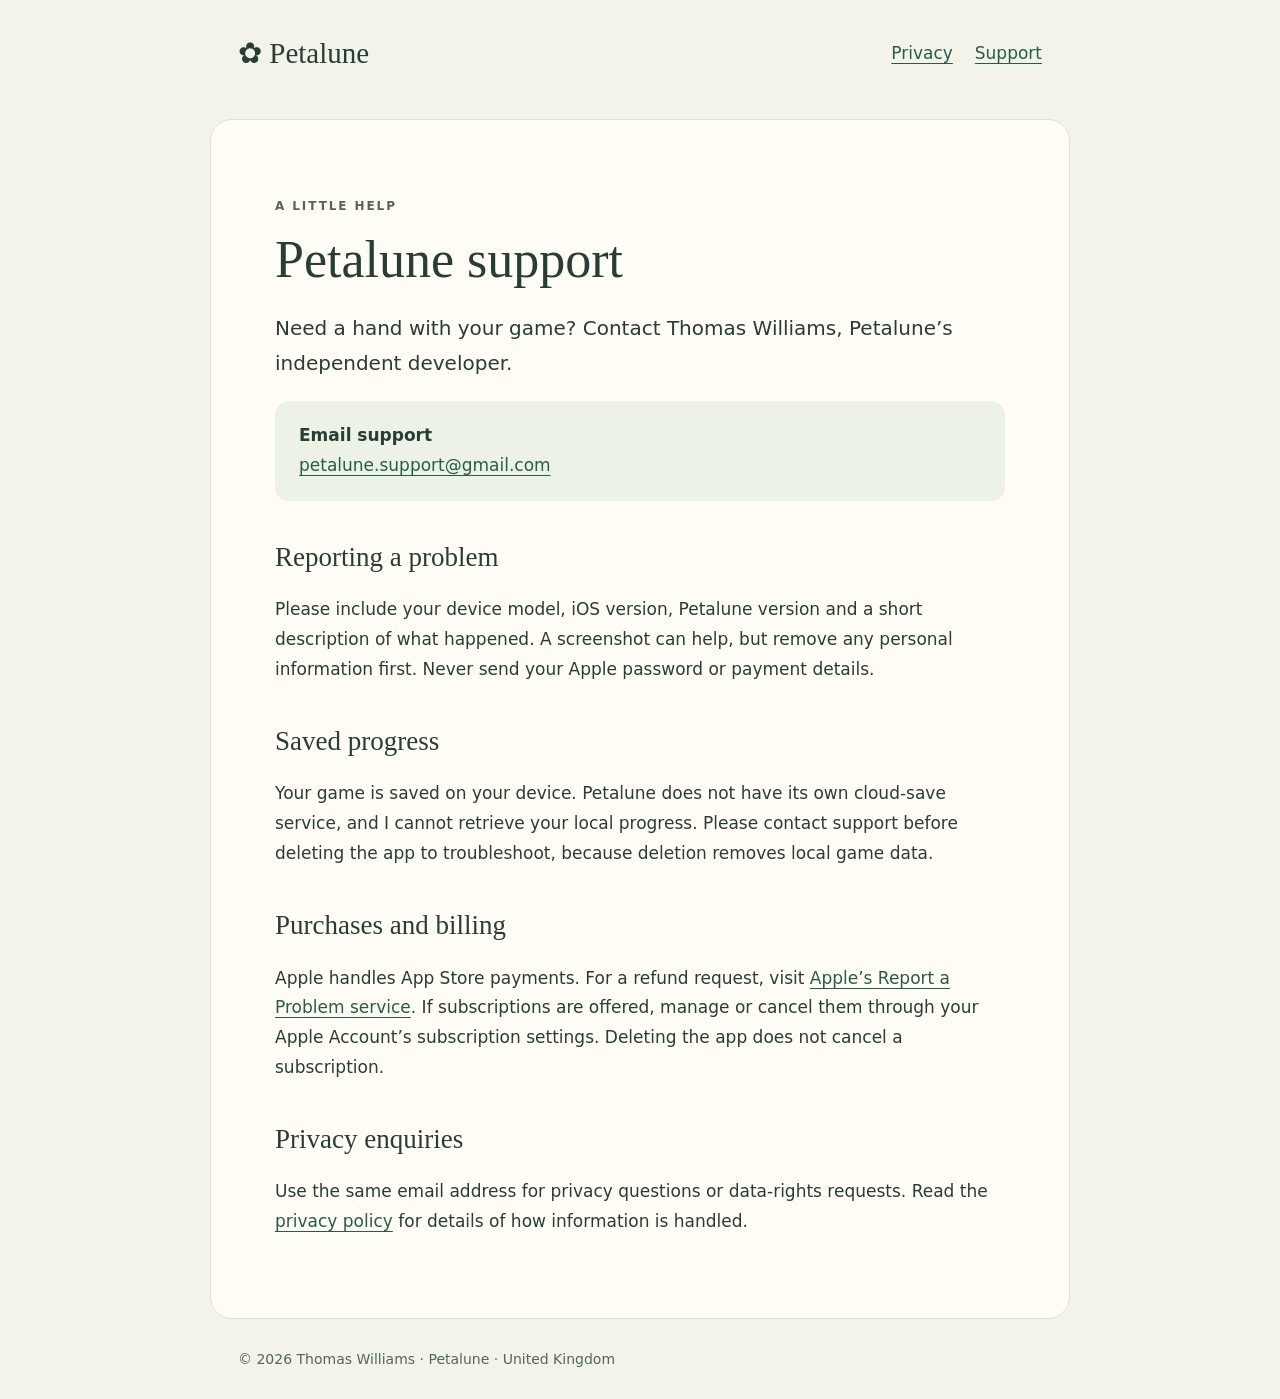
==== support/index.html @ 64a0ad5c "Add Petalune privacy and support website" ====
<!doctype html>
<html lang="en-GB"><head><meta charset="utf-8"><meta name="viewport" content="width=device-width,initial-scale=1"><meta name="description" content="Petalune — support. Official information from independent developer Thomas Williams."><meta name="referrer" content="no-referrer"><title>Support · Petalune</title><link rel="stylesheet" href="../styles.css"></head><body><a class="skip" href="#main">Skip to content</a><header><a class="brand" href="../">✿ Petalune</a><nav aria-label="Main navigation"><a href="../privacy/">Privacy</a><a href="../support/">Support</a></nav></header><main id="main"><p class="eyebrow">A little help</p><h1>Petalune support</h1><p class="intro">Need a hand with your game? Contact Thomas Williams, Petalune’s independent developer.</p><div class="summary"><strong>Email support</strong><br><a href="mailto:petalune.support@gmail.com">petalune.support@gmail.com</a></div><h2>Reporting a problem</h2><p>Please include your device model, iOS version, Petalune version and a short description of what happened. A screenshot can help, but remove any personal information first. Never send your Apple password or payment details.</p><h2>Saved progress</h2><p>Your game is saved on your device. Petalune does not have its own cloud-save service, and I cannot retrieve your local progress. Please contact support before deleting the app to troubleshoot, because deletion removes local game data.</p><h2>Purchases and billing</h2><p>Apple handles App Store payments. For a refund request, visit <a href="https://reportaproblem.apple.com/">Apple’s Report a Problem service</a>. If subscriptions are offered, manage or cancel them through your Apple Account’s subscription settings. Deleting the app does not cancel a subscription.</p><h2>Privacy enquiries</h2><p>Use the same email address for privacy questions or data-rights requests. Read the <a href="../privacy/">privacy policy</a> for details of how information is handled.</p></main><footer>© 2026 Thomas Williams · Petalune · United Kingdom</footer></body></html>
---- styles.css ----
:root{color-scheme:light;--ink:#283d36;--muted:#53665c;--paper:#fffdf6;--line:#dce3d5;--green:#275c48}*{box-sizing:border-box}body{margin:0;background:#f2f4e9;color:var(--ink);font:17px/1.75 system-ui,-apple-system,BlinkMacSystemFont,"Segoe UI",sans-serif}header,main,footer{max-width:860px;margin:auto;padding:28px}header{display:flex;align-items:center;justify-content:space-between;gap:24px}.brand{font-family:Georgia,serif;font-size:29px;text-decoration:none;color:var(--ink)}nav{display:flex;gap:22px}a{color:var(--green);text-underline-offset:4px}a:hover{text-decoration-thickness:2px}a:focus-visible{outline:3px solid #8c4895;outline-offset:5px}main{background:var(--paper);border:1px solid var(--line);border-radius:22px;padding:clamp(24px,6vw,64px);margin-top:12px;margin-bottom:28px}h1,h2{font-family:Georgia,serif;line-height:1.2;font-weight:400}h1{font-size:clamp(36px,6vw,52px);margin:12px 0 20px}h2{font-size:27px;margin-top:40px}.eyebrow{font-size:12px;letter-spacing:.16em;text-transform:uppercase;font-weight:700;color:var(--muted)}.intro{font-size:20px}.summary{padding:20px 24px;background:#edf2e6;border-radius:14px}.meta,footer{color:var(--muted);font-size:14px}footer{padding-top:0}.skip{position:absolute;left:16px;top:-100px;background:white;padding:10px}.skip:focus{top:10px}li{margin:9px 0}@media(max-width:520px){header{align-items:flex-start;flex-direction:column;gap:8px;padding:22px}main{border-radius:0;margin-top:0;border-left:0;border-right:0}nav{font-size:15px}}@media print{body,main{background:white}header,nav,.skip{display:none}main{border:0;padding:0}a{color:inherit}}
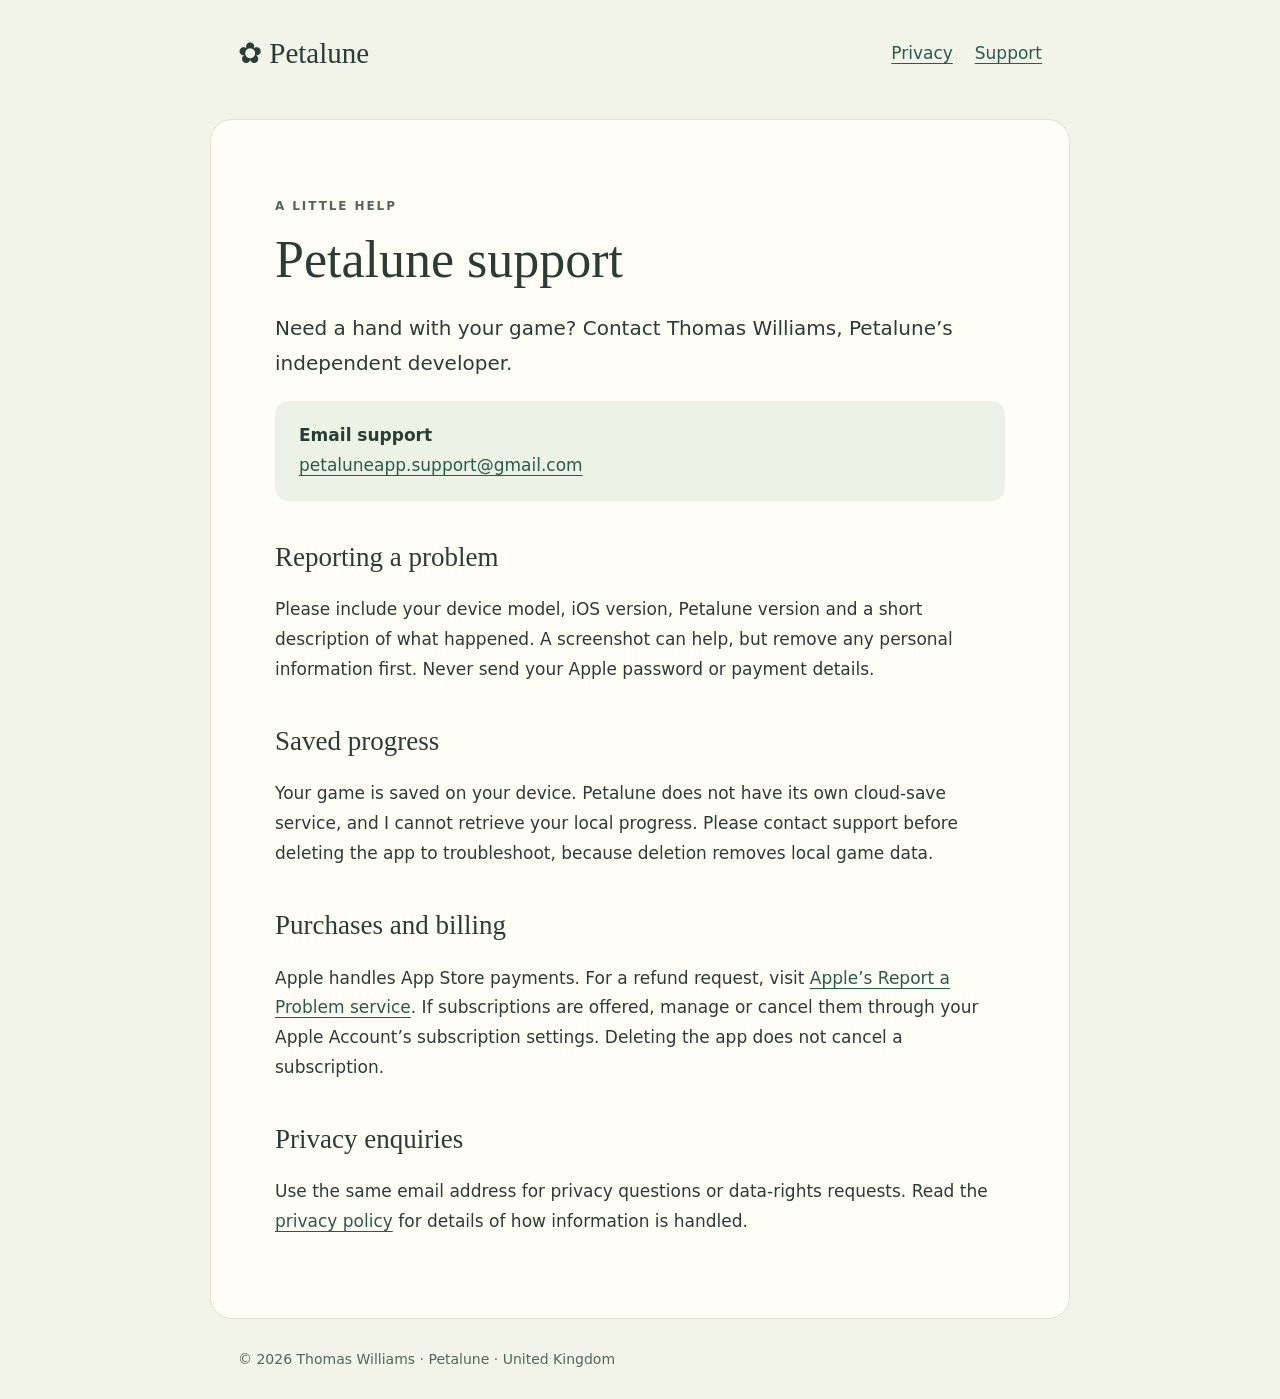
==== commit 925d68af: "Correct public support and privacy email address" ====
--- a/support/index.html
+++ b/support/index.html
@@ -1,2 +1,2 @@
 <!doctype html>
-<html lang="en-GB"><head><meta charset="utf-8"><meta name="viewport" content="width=device-width,initial-scale=1"><meta name="description" content="Petalune — support. Official information from independent developer Thomas Williams."><meta name="referrer" content="no-referrer"><title>Support · Petalune</title><link rel="stylesheet" href="../styles.css"></head><body><a class="skip" href="#main">Skip to content</a><header><a class="brand" href="../">✿ Petalune</a><nav aria-label="Main navigation"><a href="../privacy/">Privacy</a><a href="../support/">Support</a></nav></header><main id="main"><p class="eyebrow">A little help</p><h1>Petalune support</h1><p class="intro">Need a hand with your game? Contact Thomas Williams, Petalune’s independent developer.</p><div class="summary"><strong>Email support</strong><br><a href="mailto:petalune.support@gmail.com">petalune.support@gmail.com</a></div><h2>Reporting a problem</h2><p>Please include your device model, iOS version, Petalune version and a short description of what happened. A screenshot can help, but remove any personal information first. Never send your Apple password or payment details.</p><h2>Saved progress</h2><p>Your game is saved on your device. Petalune does not have its own cloud-save service, and I cannot retrieve your local progress. Please contact support before deleting the app to troubleshoot, because deletion removes local game data.</p><h2>Purchases and billing</h2><p>Apple handles App Store payments. For a refund request, visit <a href="https://reportaproblem.apple.com/">Apple’s Report a Problem service</a>. If subscriptions are offered, manage or cancel them through your Apple Account’s subscription settings. Deleting the app does not cancel a subscription.</p><h2>Privacy enquiries</h2><p>Use the same email address for privacy questions or data-rights requests. Read the <a href="../privacy/">privacy policy</a> for details of how information is handled.</p></main><footer>© 2026 Thomas Williams · Petalune · United Kingdom</footer></body></html>+<html lang="en-GB"><head><meta charset="utf-8"><meta name="viewport" content="width=device-width,initial-scale=1"><meta name="description" content="Petalune — support. Official information from independent developer Thomas Williams."><meta name="referrer" content="no-referrer"><title>Support · Petalune</title><link rel="stylesheet" href="../styles.css"></head><body><a class="skip" href="#main">Skip to content</a><header><a class="brand" href="../">✿ Petalune</a><nav aria-label="Main navigation"><a href="../privacy/">Privacy</a><a href="../support/">Support</a></nav></header><main id="main"><p class="eyebrow">A little help</p><h1>Petalune support</h1><p class="intro">Need a hand with your game? Contact Thomas Williams, Petalune’s independent developer.</p><div class="summary"><strong>Email support</strong><br><a href="mailto:petaluneapp.support@gmail.com">petaluneapp.support@gmail.com</a></div><h2>Reporting a problem</h2><p>Please include your device model, iOS version, Petalune version and a short description of what happened. A screenshot can help, but remove any personal information first. Never send your Apple password or payment details.</p><h2>Saved progress</h2><p>Your game is saved on your device. Petalune does not have its own cloud-save service, and I cannot retrieve your local progress. Please contact support before deleting the app to troubleshoot, because deletion removes local game data.</p><h2>Purchases and billing</h2><p>Apple handles App Store payments. For a refund request, visit <a href="https://reportaproblem.apple.com/">Apple’s Report a Problem service</a>. If subscriptions are offered, manage or cancel them through your Apple Account’s subscription settings. Deleting the app does not cancel a subscription.</p><h2>Privacy enquiries</h2><p>Use the same email address for privacy questions or data-rights requests. Read the <a href="../privacy/">privacy policy</a> for details of how information is handled.</p></main><footer>© 2026 Thomas Williams · Petalune · United Kingdom</footer></body></html>
